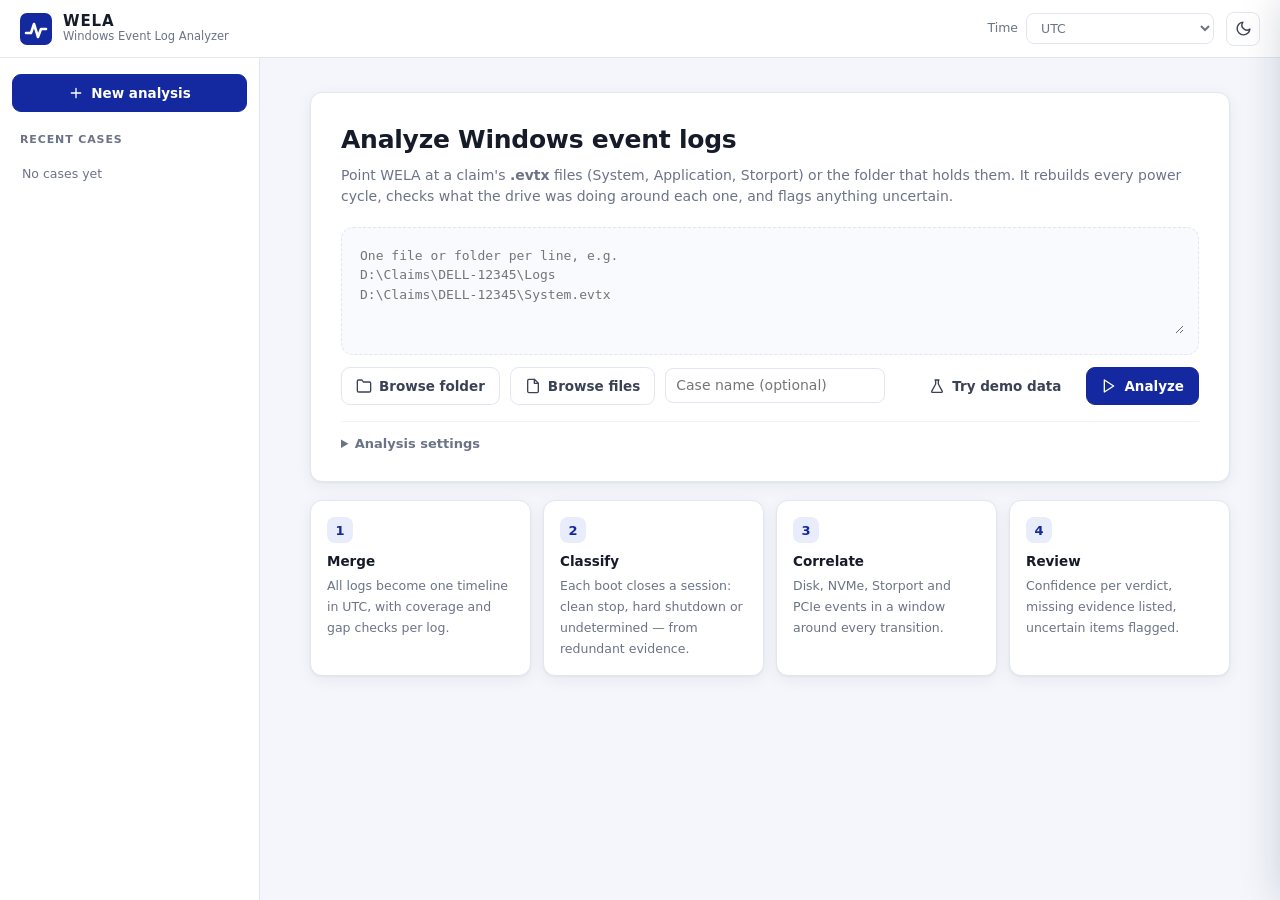
==== web/index.html @ 6d908b4e "Initial commit: WELA v0.1.0 WELA (Windows Event Log Analyzer) rebuilds power cycles from Windows eve" ====
<!doctype html>
<html lang="en">
<head>
<meta charset="utf-8">
<meta name="viewport" content="width=device-width, initial-scale=1">
<title>WELA</title>
<link rel="icon" href="data:image/svg+xml,%3Csvg xmlns='http://www.w3.org/2000/svg' viewBox='0 0 32 32'%3E%3Crect width='32' height='32' rx='7' fill='%231428a0'/%3E%3Cpath d='M6 20h5l3-9 4 13 3-8h5' fill='none' stroke='white' stroke-width='2.6' stroke-linecap='round' stroke-linejoin='round'/%3E%3C/svg%3E">
<link rel="stylesheet" href="app.css">
</head>
<body>
<header class="topbar">
  <div class="brand" id="brandHome" title="New analysis">
    <svg viewBox="0 0 32 32" class="logo" aria-hidden="true"><rect width="32" height="32" rx="7"/><path d="M6 20h5l3-9 4 13 3-8h5"/></svg>
    <div><div class="brand-name">WELA</div><div class="brand-sub">Windows Event Log Analyzer</div></div>
  </div>
  <div class="top-actions">
    <label class="tz">Time
      <select id="tzSelect">
        <option value="0">UTC</option>
        <option value="330">IST (UTC+05:30)</option>
        <option value="local">This PC</option>
        <option value="-300">US Central (UTC-05:00)</option>
        <option value="-420">US Pacific (UTC-07:00)</option>
        <option value="60">CET (UTC+01:00)</option>
        <option value="480">China (UTC+08:00)</option>
        <option value="540">Korea (UTC+09:00)</option>
      </select>
    </label>
    <button class="icon-btn" id="themeBtn" title="Toggle dark mode" aria-label="Toggle dark mode">
      <svg viewBox="0 0 24 24"><path d="M21 12.8A9 9 0 1 1 11.2 3a7 7 0 0 0 9.8 9.8z"/></svg>
    </button>
  </div>
</header>

<div class="layout">
  <aside class="sidebar">
    <button class="btn primary block" id="newBtn">
      <svg viewBox="0 0 24 24"><path d="M12 5v14M5 12h14"/></svg> New analysis
    </button>
    <div class="side-title">Recent cases</div>
    <div id="caseList" class="case-list"><div class="muted small pad">No cases yet</div></div>
  </aside>

  <main id="main"></main>
</div>

<div id="drawerBack" class="drawer-back"></div>
<aside id="drawer" class="drawer" aria-hidden="true"></aside>
<div id="tooltip" class="tooltip"></div>
<div id="toast" class="toast"></div>

<script src="app.js"></script>
</body>
</html>
---- web/app.css ----
:root{
  --bg:#f4f6fb; --panel:#ffffff; --panel-2:#f9fafd; --ink:#161b29; --ink-2:#3a4256; --muted:#6b7387;
  --line:#e2e6ef; --line-2:#eef1f6; --accent:#1428a0; --accent-2:#2f47c9; --accent-soft:#e8ecfb;
  --ok:#14805a; --ok-soft:#e3f4ec; --warn:#b06d12; --warn-soft:#fcf1de; --bad:#c23a2e; --bad-soft:#fbe7e4;
  --purple:#6a4bc4; --purple-soft:#eee9fb; --grey:#77808f; --grey-soft:#eef0f3;
  --shadow:0 1px 2px rgba(20,30,60,.05),0 4px 16px rgba(20,30,60,.06);
  --radius:12px; --mono:ui-monospace,SFMono-Regular,Consolas,"Cascadia Mono",monospace;
}
:root[data-theme="dark"]{
  --bg:#0f1320; --panel:#171c2b; --panel-2:#1c2233; --ink:#e8ebf4; --ink-2:#c3c8d6; --muted:#8e96aa;
  --line:#2a3145; --line-2:#222839; --accent:#7f94ff; --accent-2:#9aabff; --accent-soft:#232c4f;
  --ok:#3fbf8a; --ok-soft:#173329; --warn:#e0a13e; --warn-soft:#3a2d16; --bad:#f0705f; --bad-soft:#3d1f1c;
  --purple:#a68cf5; --purple-soft:#2b2446; --grey:#9aa2b4; --grey-soft:#262c3b;
  --shadow:0 1px 2px rgba(0,0,0,.3),0 6px 20px rgba(0,0,0,.25);
}
*{box-sizing:border-box}
html,body{margin:0;height:100%}
body{font:14px/1.5 "Segoe UI",system-ui,-apple-system,"Helvetica Neue",Arial,sans-serif;color:var(--ink);background:var(--bg);-webkit-font-smoothing:antialiased}
button,input,select,textarea{font:inherit;color:inherit}
svg{fill:none;stroke:currentColor;stroke-width:2;stroke-linecap:round;stroke-linejoin:round}
.muted{color:var(--muted)} .small{font-size:12.5px} .pad{padding:8px 10px} .mono{font-family:var(--mono);font-size:12.5px}

/* ---------- top bar ---------- */
.topbar{height:58px;display:flex;align-items:center;justify-content:space-between;padding:0 20px;background:var(--panel);border-bottom:1px solid var(--line);position:sticky;top:0;z-index:20}
.brand{display:flex;gap:11px;align-items:center;cursor:pointer;user-select:none}
.logo{width:32px;height:32px}.logo rect{fill:var(--accent);stroke:none}.logo path{stroke:#fff;stroke-width:2.6}
.brand-name{font-weight:700;letter-spacing:.06em;font-size:15px;line-height:1.1}
.brand-sub{font-size:11.5px;color:var(--muted);line-height:1.2}
.top-actions{display:flex;gap:12px;align-items:center}
.tz{display:flex;gap:8px;align-items:center;color:var(--muted);font-size:12.5px}
select,input[type=number],input[type=text],input[type=search],textarea{background:var(--panel);border:1px solid var(--line);border-radius:8px;padding:6px 10px;outline:none;transition:border-color .15s,box-shadow .15s}
select:focus,input:focus,textarea:focus{border-color:var(--accent);box-shadow:0 0 0 3px var(--accent-soft)}
.icon-btn{width:34px;height:34px;border-radius:8px;border:1px solid var(--line);background:var(--panel);display:grid;place-items:center;cursor:pointer;color:var(--ink-2)}
.icon-btn svg{width:17px;height:17px}
.icon-btn:hover{border-color:var(--accent);color:var(--accent)}

/* ---------- layout ---------- */
.layout{display:grid;grid-template-columns:260px 1fr;min-height:calc(100vh - 58px)}
.sidebar{border-right:1px solid var(--line);background:var(--panel);padding:16px 12px;position:sticky;top:58px;height:calc(100vh - 58px);overflow:auto}
.side-title{font-size:11px;text-transform:uppercase;letter-spacing:.08em;color:var(--muted);font-weight:600;margin:20px 8px 8px}
.case-list{display:flex;flex-direction:column;gap:2px}
.case-item{padding:9px 10px;border-radius:9px;cursor:pointer;border:1px solid transparent}
.case-item:hover{background:var(--panel-2)}
.case-item.active{background:var(--accent-soft);border-color:transparent}
.case-item .t{font-weight:600;font-size:13.5px;white-space:nowrap;overflow:hidden;text-overflow:ellipsis}
.case-item .m{font-size:11.5px;color:var(--muted);display:flex;gap:8px;margin-top:2px}
.dotc{display:inline-flex;align-items:center;gap:4px}.dotc i{width:7px;height:7px;border-radius:50%;display:inline-block}
main{padding:24px 28px 60px;min-width:0}

/* ---------- buttons ---------- */
.btn{display:inline-flex;align-items:center;justify-content:center;gap:7px;border:1px solid var(--line);background:var(--panel);border-radius:9px;padding:8px 14px;font-weight:600;font-size:13.5px;cursor:pointer;color:var(--ink-2);transition:all .15s;white-space:nowrap}
.btn svg{width:16px;height:16px}
.btn:hover{border-color:var(--accent);color:var(--accent)}
.btn.primary{background:var(--accent);border-color:var(--accent);color:#fff}
.btn.primary:hover{background:var(--accent-2);border-color:var(--accent-2);color:#fff}
:root[data-theme="dark"] .btn.primary{color:#0f1320}
.btn.ghost{background:transparent;border-color:transparent}
.btn.ghost:hover{background:var(--panel-2)}
.btn.danger:hover{border-color:var(--bad);color:var(--bad)}
.btn.block{width:100%}
.btn[disabled]{opacity:.55;cursor:progress}

/* ---------- cards ---------- */
.card{background:var(--panel);border:1px solid var(--line);border-radius:var(--radius);box-shadow:var(--shadow)}
.card-h{display:flex;justify-content:space-between;align-items:center;padding:14px 18px;border-bottom:1px solid var(--line-2)}
.card-h h3{margin:0;font-size:14.5px}
.card-b{padding:16px 18px}
.grid{display:grid;gap:16px}
.g2{grid-template-columns:1fr 1fr}.g3{grid-template-columns:repeat(3,1fr)}
h1{font-size:22px;margin:0;letter-spacing:-.01em}
h2{font-size:17px;margin:0}

/* ---------- home ---------- */
.home{max-width:920px;margin:10px auto}
.hero{padding:28px 30px}
.hero h1{font-size:25px}
.hero p{color:var(--muted);margin:6px 0 20px}
.dropzone{border:1.5px dashed var(--line);border-radius:12px;padding:14px;background:var(--panel-2)}
.dropzone textarea{width:100%;min-height:92px;resize:vertical;border:none;background:transparent;font-family:var(--mono);font-size:13px;padding:4px;box-shadow:none}
.row{display:flex;gap:10px;align-items:center;flex-wrap:wrap}
.spacer{flex:1}
details.adv{margin-top:16px;border-top:1px solid var(--line-2);padding-top:12px}
details.adv summary{cursor:pointer;color:var(--muted);font-weight:600;font-size:13px}
.settings{display:grid;grid-template-columns:repeat(auto-fit,minmax(200px,1fr));gap:12px;margin-top:12px}
.settings label{display:flex;flex-direction:column;gap:4px;font-size:12.5px;color:var(--muted)}
.steps{display:grid;grid-template-columns:repeat(4,1fr);gap:12px;margin-top:18px}
.step{padding:16px}
.step .n{width:26px;height:26px;border-radius:8px;background:var(--accent-soft);color:var(--accent);display:grid;place-items:center;font-weight:700;font-size:13px;margin-bottom:8px}
.step b{display:block;font-size:13.5px;margin-bottom:3px}
.step span{color:var(--muted);font-size:12.5px}
.err{background:var(--bad-soft);color:var(--bad);border-radius:9px;padding:10px 12px;margin-top:12px;font-size:13px;display:none}

/* ---------- case header + tabs ---------- */
.case-head{display:flex;justify-content:space-between;align-items:flex-start;gap:16px;margin-bottom:16px}
.meta{display:flex;gap:14px;flex-wrap:wrap;color:var(--muted);font-size:12.5px;margin-top:5px}
.meta span{display:inline-flex;gap:5px;align-items:center}
.meta svg{width:14px;height:14px}
.tabs{display:flex;gap:2px;border-bottom:1px solid var(--line);margin-bottom:18px;overflow-x:auto}
.tab{padding:9px 14px;border:none;background:none;cursor:pointer;color:var(--muted);font-weight:600;font-size:13.5px;border-bottom:2px solid transparent;margin-bottom:-1px;white-space:nowrap;display:flex;gap:6px;align-items:center}
.tab:hover{color:var(--ink)}
.tab.active{color:var(--accent);border-bottom-color:var(--accent)}
.badge{background:var(--grey-soft);color:var(--ink-2);border-radius:999px;font-size:11px;padding:0 7px;font-weight:700;line-height:18px}
.badge.warn{background:var(--warn-soft);color:var(--warn)}
.menu{position:relative}
.menu-pop{position:absolute;right:0;top:calc(100% + 6px);background:var(--panel);border:1px solid var(--line);border-radius:10px;box-shadow:var(--shadow);padding:6px;min-width:190px;display:none;z-index:30}
.menu.open .menu-pop{display:block}
.menu-pop a{display:flex;gap:9px;align-items:center;padding:8px 10px;border-radius:7px;color:var(--ink-2);text-decoration:none;font-size:13px}
.menu-pop a:hover{background:var(--panel-2);color:var(--accent)}
.menu-pop small{color:var(--muted);margin-left:auto}

/* ---------- tiles ---------- */
.tiles{display:grid;grid-template-columns:repeat(6,1fr);gap:12px;margin-bottom:16px}
.tile{padding:14px 16px;cursor:pointer;position:relative;overflow:hidden;transition:transform .12s,border-color .12s}
.tile:hover{border-color:var(--c);transform:translateY(-1px)}
.tile::before{content:"";position:absolute;left:0;top:0;bottom:0;width:4px;background:var(--c)}
.tile .v{font-size:28px;font-weight:700;line-height:1.1;letter-spacing:-.02em}
.tile .l{font-size:12.5px;color:var(--muted);margin-top:2px}
.tile .s{font-size:11.5px;color:var(--muted);margin-top:6px;min-height:16px}

/* ---------- chips ---------- */
.chip{display:inline-flex;align-items:center;gap:5px;padding:2px 9px;border-radius:999px;font-size:11.5px;font-weight:700;white-space:nowrap;line-height:18px}
.chip.shutdown,.chip.healthy{background:var(--ok-soft);color:var(--ok)}
.chip.restart{background:var(--accent-soft);color:var(--accent)}
.chip.hard,.chip.reset,.chip.error,.chip.missing{background:var(--bad-soft);color:var(--bad)}
.chip.sleep{background:var(--purple-soft);color:var(--purple)}
.chip.unknown,.chip.nodata{background:var(--grey-soft);color:var(--grey)}
.chip.slow,.chip.warning,.chip.review{background:var(--warn-soft);color:var(--warn)}
.chip i{width:6px;height:6px;border-radius:50%;background:currentColor;display:inline-block}
.fchip{border:1px solid var(--line);background:var(--panel);border-radius:999px;padding:5px 12px;font-size:12.5px;font-weight:600;cursor:pointer;color:var(--ink-2);display:inline-flex;gap:6px;align-items:center}
.fchip.on{background:var(--accent);border-color:var(--accent);color:#fff}
:root[data-theme="dark"] .fchip.on{color:#0f1320}
.fchip .badge{background:rgba(127,127,127,.18);color:inherit}

/* ---------- tables ---------- */
.tbl-wrap{overflow:auto}
table.t{width:100%;border-collapse:separate;border-spacing:0;font-size:13px}
table.t th{position:sticky;top:0;background:var(--panel-2);text-align:left;font-weight:600;font-size:12px;color:var(--muted);padding:9px 12px;border-bottom:1px solid var(--line);white-space:nowrap;z-index:1}
table.t td{padding:9px 12px;border-bottom:1px solid var(--line-2);vertical-align:middle}
table.t tr.click{cursor:pointer}
table.t tr.click:hover td{background:var(--panel-2)}
table.t tr.sel td{background:var(--accent-soft)}
.conf{display:flex;align-items:center;gap:8px;min-width:96px}
.conf .bar{flex:1;height:6px;border-radius:9px;background:var(--line-2);overflow:hidden;max-width:64px}
.conf .bar b{display:block;height:100%;border-radius:9px}
.conf span{font-variant-numeric:tabular-nums;font-size:12px;color:var(--ink-2);width:32px}
.flagdot{display:inline-flex;align-items:center;gap:4px;color:var(--warn);font-size:12px;font-weight:600}
.flagdot svg{width:14px;height:14px}
.empty{padding:40px 20px;text-align:center;color:var(--muted)}

/* ---------- overview parts ---------- */
.hbar{display:grid;grid-template-columns:200px 1fr 34px;gap:10px;align-items:center;margin:8px 0;font-size:13px}
.hbar .track{height:10px;background:var(--line-2);border-radius:9px;overflow:hidden}
.hbar .track b{display:block;height:100%;border-radius:9px}
.hbar .n{text-align:right;font-variant-numeric:tabular-nums;font-weight:600}
.cov{display:grid;grid-template-columns:190px 1fr;gap:12px;align-items:center;margin:10px 0;font-size:12.5px}
.cov .track{position:relative;height:14px;background:var(--line-2);border-radius:6px}
.cov .track b{position:absolute;top:0;bottom:0;border-radius:6px;background:var(--accent);opacity:.85}
.cov .track b.storport{background:var(--purple)}.cov .track b.application{background:var(--ok)}
.cov .axis{display:flex;justify-content:space-between;color:var(--muted);font-size:11px;grid-column:2}
.list-row{display:flex;gap:10px;align-items:center;padding:9px 0;border-bottom:1px solid var(--line-2);cursor:pointer}
.list-row:last-child{border-bottom:none}
.list-row:hover .lt{color:var(--accent)}
.lt{font-weight:600;font-size:13px}
.qitem{display:flex;gap:10px;padding:10px 0;border-bottom:1px solid var(--line-2);font-size:13px}
.qitem:last-child{border-bottom:none}
.qitem svg{width:17px;height:17px;flex:none;margin-top:1px}
.qitem.warn svg{color:var(--warn)}.qitem.ok svg{color:var(--ok)}.qitem.info svg{color:var(--accent)}

/* ---------- timeline ---------- */
.tl-tools{display:flex;gap:8px;align-items:center;flex-wrap:wrap}
.tl-wrap{position:relative;user-select:none}
#tlsvg{width:100%;display:block;cursor:grab;stroke:none;stroke-width:1;font-family:inherit}
#tlsvg.drag{cursor:grabbing}
.legend{display:flex;gap:16px;flex-wrap:wrap;font-size:12px;color:var(--muted);margin-top:10px}
.legend span{display:inline-flex;gap:6px;align-items:center}
.legend i{width:10px;height:10px;border-radius:3px;display:inline-block}

/* ---------- drawer ---------- */
.drawer-back{position:fixed;inset:0;background:rgba(10,15,30,.28);opacity:0;pointer-events:none;transition:opacity .2s;z-index:40}
.drawer-back.open{opacity:1;pointer-events:auto}
.drawer{position:fixed;top:0;right:0;height:100vh;width:min(620px,96vw);background:var(--panel);border-left:1px solid var(--line);box-shadow:-10px 0 40px rgba(10,20,50,.18);transform:translateX(102%);transition:transform .22s ease;z-index:41;display:flex;flex-direction:column}
.drawer.open{transform:none}
.dr-h{padding:18px 22px;border-bottom:1px solid var(--line);display:flex;gap:12px;align-items:flex-start}
.dr-h h2{font-size:18px;margin:6px 0 2px}
.dr-b{padding:18px 22px;overflow:auto;flex:1}
.sec{margin-bottom:22px}
.sec h4{font-size:11.5px;text-transform:uppercase;letter-spacing:.08em;color:var(--muted);margin:0 0 10px}
.kv{display:grid;grid-template-columns:130px 1fr;gap:6px 12px;font-size:13px}
.kv dt{color:var(--muted)}.kv dd{margin:0}
.evi{display:flex;gap:10px;padding:8px 10px;border:1px solid var(--line-2);border-radius:9px;margin-bottom:6px;align-items:flex-start;background:var(--panel-2)}
.evi .id{font-family:var(--mono);font-weight:700;font-size:12px;background:var(--panel);border:1px solid var(--line);border-radius:6px;padding:1px 6px;min-width:44px;text-align:center}
.evi .x{flex:1;min-width:0}
.evi .x b{font-size:13px;font-weight:600}
.evi .x div{font-size:12px;color:var(--muted);word-break:break-word}
.evi.miss{background:transparent;border-style:dashed;opacity:.85}
.evi.miss .id{color:var(--muted)}
.flagbox{display:flex;gap:8px;padding:9px 11px;border-radius:9px;margin-bottom:6px;font-size:13px}
.flagbox.warn{background:var(--warn-soft);color:var(--warn)}
.flagbox.info{background:var(--accent-soft);color:var(--accent)}
.flagbox svg{width:16px;height:16px;flex:none;margin-top:2px}
.bigconf{display:flex;align-items:center;gap:12px}
.bigconf .bar{flex:1;height:8px;background:var(--line-2);border-radius:9px;overflow:hidden}
.bigconf .bar b{display:block;height:100%}
.bigconf strong{font-size:20px;font-variant-numeric:tabular-nums}
.win{border:1px solid var(--line-2);border-radius:10px;padding:10px 12px;margin-bottom:8px}
.win-h{display:flex;justify-content:space-between;align-items:center;font-size:12.5px;color:var(--muted);margin-bottom:4px}
.raw{font-family:var(--mono);font-size:11.5px}
.raw tr.hl td{background:var(--warn-soft)}
.raw td{padding:5px 8px!important}
pre.data{margin:6px 0 0;white-space:pre-wrap;word-break:break-all;background:var(--panel-2);border-radius:8px;padding:8px;font-size:11.5px}

/* ---------- misc ---------- */
.tooltip{position:fixed;pointer-events:none;background:var(--ink);color:var(--bg);padding:7px 10px;border-radius:8px;font-size:12px;max-width:300px;opacity:0;transition:opacity .1s;z-index:60;line-height:1.4}
.tooltip b{display:block}
.toast{position:fixed;bottom:22px;left:50%;transform:translateX(-50%) translateY(20px);background:var(--ink);color:var(--bg);padding:10px 16px;border-radius:10px;font-size:13px;opacity:0;transition:all .2s;z-index:70;pointer-events:none}
.toast.show{opacity:1;transform:translateX(-50%)}
.loading{display:flex;gap:14px;align-items:center;padding:30px;justify-content:center;color:var(--muted)}
.spin{width:20px;height:20px;border:2.5px solid var(--line);border-top-color:var(--accent);border-radius:50%;animation:spin .8s linear infinite}
@keyframes spin{to{transform:rotate(360deg)}}
.smart-res{display:grid;grid-template-columns:1fr 1fr;gap:14px;margin-top:16px}
.smart-box{border:1px solid var(--line);border-radius:10px;padding:14px}
.smart-box .big{font-size:24px;font-weight:700}
.note{font-size:12.5px;color:var(--muted);background:var(--panel-2);border-radius:9px;padding:10px 12px;line-height:1.55}

@media (max-width:1200px){.tiles{grid-template-columns:repeat(3,1fr)}.steps{grid-template-columns:1fr 1fr}}
@media (max-width:900px){.layout{grid-template-columns:1fr}.sidebar{position:static;height:auto;border-right:none;border-bottom:1px solid var(--line)}.g2,.g3,.smart-res{grid-template-columns:1fr}main{padding:18px 16px}.hbar{grid-template-columns:130px 1fr 30px}}
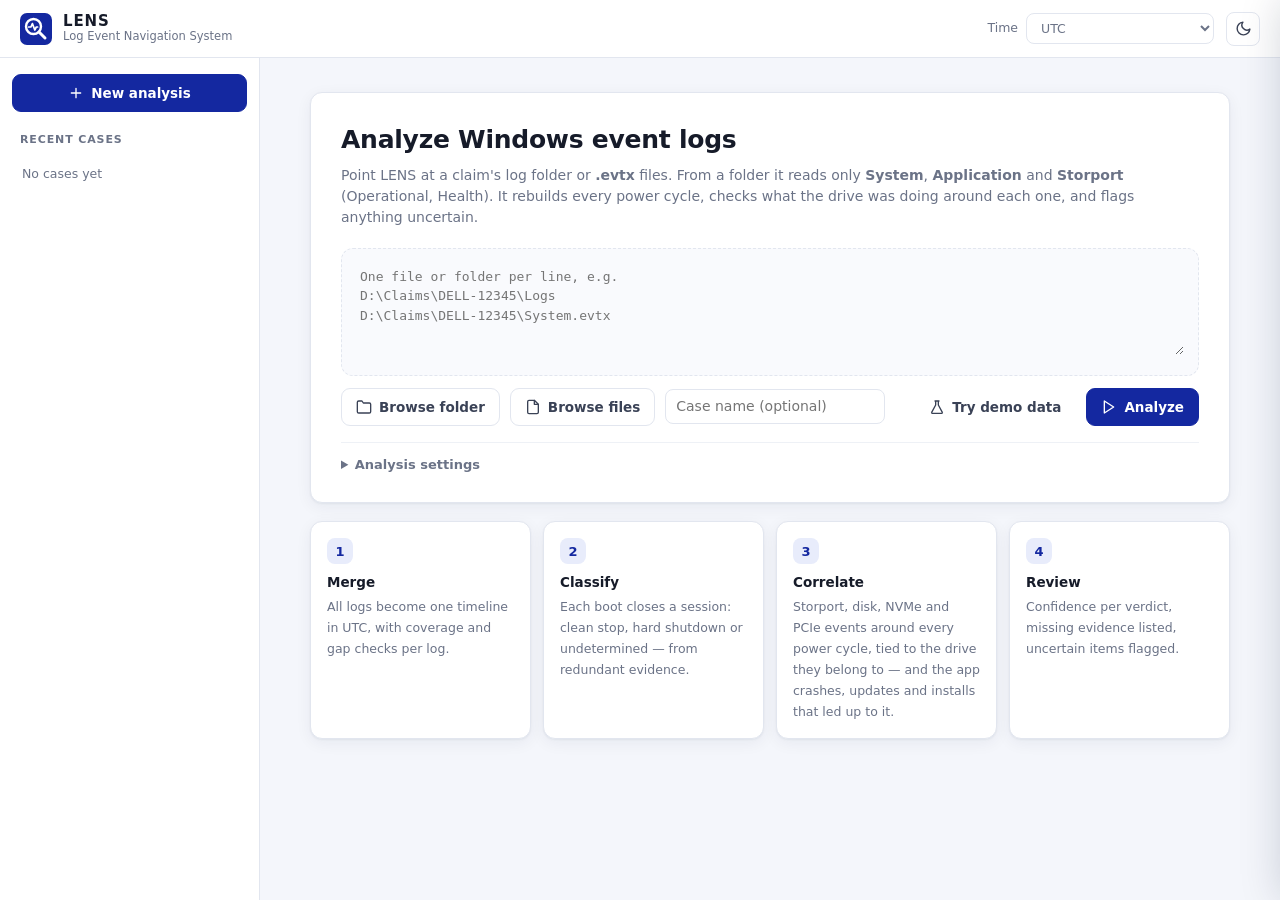
==== commit 80400649: "Rename the app to LENS - Log Event Navigation System - with a new logo The name, the logo (a lens ov" ====
--- a/web/index.html
+++ b/web/index.html
@@ -3,15 +3,15 @@
 <head>
 <meta charset="utf-8">
 <meta name="viewport" content="width=device-width, initial-scale=1">
-<title>WELA</title>
-<link rel="icon" href="data:image/svg+xml,%3Csvg xmlns='http://www.w3.org/2000/svg' viewBox='0 0 32 32'%3E%3Crect width='32' height='32' rx='7' fill='%231428a0'/%3E%3Cpath d='M6 20h5l3-9 4 13 3-8h5' fill='none' stroke='white' stroke-width='2.6' stroke-linecap='round' stroke-linejoin='round'/%3E%3C/svg%3E">
+<title>LENS</title>
+<link rel="icon" href="data:image/svg+xml,%3Csvg xmlns='http://www.w3.org/2000/svg' viewBox='0 0 32 32'%3E%3Crect width='32' height='32' rx='7' fill='%231428a0'/%3E%3Ccircle cx='13.5' cy='13.5' r='7.5' fill='none' stroke='white' stroke-width='2.4'/%3E%3Cpath d='M19 19l6 6' stroke='white' stroke-width='3' stroke-linecap='round'/%3E%3Cpath d='M8.6 14h2.3l1.5-3.4 2.4 6.4 1.5-3h1.3' fill='none' stroke='white' stroke-width='1.7' stroke-linecap='round' stroke-linejoin='round'/%3E%3C/svg%3E">
 <link rel="stylesheet" href="app.css">
 </head>
 <body>
 <header class="topbar">
   <div class="brand" id="brandHome" title="New analysis">
-    <svg viewBox="0 0 32 32" class="logo" aria-hidden="true"><rect width="32" height="32" rx="7"/><path d="M6 20h5l3-9 4 13 3-8h5"/></svg>
-    <div><div class="brand-name">WELA</div><div class="brand-sub">Windows Event Log Analyzer</div></div>
+    <svg viewBox="0 0 32 32" class="logo" aria-hidden="true"><rect width="32" height="32" rx="7"/><circle cx="13.5" cy="13.5" r="7.5"/><path class="h" d="M19 19l6 6"/><path class="p" d="M8.6 14h2.3l1.5-3.4 2.4 6.4 1.5-3h1.3"/></svg>
+    <div><div class="brand-name">LENS</div><div class="brand-sub">Log Event Navigation System</div></div>
   </div>
   <div class="top-actions">
     <label class="tz">Time
--- a/web/app.css
+++ b/web/app.css
@@ -3,6 +3,7 @@
   --line:#e2e6ef; --line-2:#eef1f6; --accent:#1428a0; --accent-2:#2f47c9; --accent-soft:#e8ecfb;
   --ok:#14805a; --ok-soft:#e3f4ec; --warn:#b06d12; --warn-soft:#fcf1de; --bad:#c23a2e; --bad-soft:#fbe7e4;
   --purple:#6a4bc4; --purple-soft:#eee9fb; --grey:#77808f; --grey-soft:#eef0f3;
+  --sam:#0a7f8f; --sam-soft:#dcf2f5;
   --shadow:0 1px 2px rgba(20,30,60,.05),0 4px 16px rgba(20,30,60,.06);
   --radius:12px; --mono:ui-monospace,SFMono-Regular,Consolas,"Cascadia Mono",monospace;
 }
@@ -11,6 +12,7 @@
   --line:#2a3145; --line-2:#222839; --accent:#7f94ff; --accent-2:#9aabff; --accent-soft:#232c4f;
   --ok:#3fbf8a; --ok-soft:#173329; --warn:#e0a13e; --warn-soft:#3a2d16; --bad:#f0705f; --bad-soft:#3d1f1c;
   --purple:#a68cf5; --purple-soft:#2b2446; --grey:#9aa2b4; --grey-soft:#262c3b;
+  --sam:#45c9da; --sam-soft:#143a41;
   --shadow:0 1px 2px rgba(0,0,0,.3),0 6px 20px rgba(0,0,0,.25);
 }
 *{box-sizing:border-box}
@@ -23,13 +25,16 @@
 /* ---------- top bar ---------- */
 .topbar{height:58px;display:flex;align-items:center;justify-content:space-between;padding:0 20px;background:var(--panel);border-bottom:1px solid var(--line);position:sticky;top:0;z-index:20}
 .brand{display:flex;gap:11px;align-items:center;cursor:pointer;user-select:none}
-.logo{width:32px;height:32px}.logo rect{fill:var(--accent);stroke:none}.logo path{stroke:#fff;stroke-width:2.6}
+/* the mark: a lens over a log-event pulse */
+.logo{width:32px;height:32px}.logo rect{fill:var(--accent);stroke:none}
+.logo circle,.logo path{stroke:#fff;fill:none}.logo circle{stroke-width:2.4}.logo .h{stroke-width:3}.logo .p{stroke-width:1.7}
 .brand-name{font-weight:700;letter-spacing:.06em;font-size:15px;line-height:1.1}
 .brand-sub{font-size:11.5px;color:var(--muted);line-height:1.2}
 .top-actions{display:flex;gap:12px;align-items:center}
 .tz{display:flex;gap:8px;align-items:center;color:var(--muted);font-size:12.5px}
 select,input[type=number],input[type=text],input[type=search],textarea{background:var(--panel);border:1px solid var(--line);border-radius:8px;padding:6px 10px;outline:none;transition:border-color .15s,box-shadow .15s}
 select:focus,input:focus,textarea:focus{border-color:var(--accent);box-shadow:0 0 0 3px var(--accent-soft)}
+input[type=search]{width:190px}
 .icon-btn{width:34px;height:34px;border-radius:8px;border:1px solid var(--line);background:var(--panel);display:grid;place-items:center;cursor:pointer;color:var(--ink-2)}
 .icon-btn svg{width:17px;height:17px}
 .icon-btn:hover{border-color:var(--accent);color:var(--accent)}
@@ -95,7 +100,8 @@
 .meta{display:flex;gap:14px;flex-wrap:wrap;color:var(--muted);font-size:12.5px;margin-top:5px}
 .meta span{display:inline-flex;gap:5px;align-items:center}
 .meta svg{width:14px;height:14px}
-.tabs{display:flex;gap:2px;border-bottom:1px solid var(--line);margin-bottom:18px;overflow-x:auto}
+/* wraps rather than scrolls: the tabs sit 1px over the line, which Windows showed as a tiny scroll bar */
+.tabs{display:flex;flex-wrap:wrap;gap:2px;border-bottom:1px solid var(--line);margin-bottom:18px}
 .tab{padding:9px 14px;border:none;background:none;cursor:pointer;color:var(--muted);font-weight:600;font-size:13.5px;border-bottom:2px solid transparent;margin-bottom:-1px;white-space:nowrap;display:flex;gap:6px;align-items:center}
 .tab:hover{color:var(--ink)}
 .tab.active{color:var(--accent);border-bottom-color:var(--accent)}
@@ -120,16 +126,32 @@
 /* ---------- chips ---------- */
 .chip{display:inline-flex;align-items:center;gap:5px;padding:2px 9px;border-radius:999px;font-size:11.5px;font-weight:700;white-space:nowrap;line-height:18px}
 .chip.shutdown,.chip.healthy{background:var(--ok-soft);color:var(--ok)}
-.chip.restart{background:var(--accent-soft);color:var(--accent)}
+.chip.restart,.chip.noevidence{background:var(--accent-soft);color:var(--accent)}
 .chip.hard,.chip.reset,.chip.error,.chip.missing{background:var(--bad-soft);color:var(--bad)}
 .chip.sleep{background:var(--purple-soft);color:var(--purple)}
 .chip.unknown,.chip.nodata{background:var(--grey-soft);color:var(--grey)}
 .chip.slow,.chip.warning,.chip.review{background:var(--warn-soft);color:var(--warn)}
 .chip i{width:6px;height:6px;border-radius:50%;background:currentColor;display:inline-block}
+.chip.info{background:var(--grey-soft);color:var(--grey)}
+.chip.other{background:var(--grey-soft);color:var(--ink-2)}
+/* the highlighted vendor's drive (Samsung): solid = named / mapped, outlined = probably (only drive seen) */
+.chip.sam{background:var(--sam);color:#fff}
+.chip.samp{background:var(--sam-soft);color:var(--sam);box-shadow:inset 0 0 0 1px var(--sam)}
+:root[data-theme="dark"] .chip.sam{color:#0f1320}
+/* software trigger: confirmed / likely solid, possibly soft */
+.chip.sw{background:var(--accent);color:#fff}
+.chip.swp{background:var(--accent-soft);color:var(--accent)}
+:root[data-theme="dark"] .chip.sw{color:#0f1320}
+.chips{display:inline-flex;gap:4px;align-items:center;flex-wrap:wrap}
 .fchip{border:1px solid var(--line);background:var(--panel);border-radius:999px;padding:5px 12px;font-size:12.5px;font-weight:600;cursor:pointer;color:var(--ink-2);display:inline-flex;gap:6px;align-items:center}
 .fchip.on{background:var(--accent);border-color:var(--accent);color:#fff}
 :root[data-theme="dark"] .fchip.on{color:#0f1320}
 .fchip .badge{background:rgba(127,127,127,.18);color:inherit}
+.menu-pop a{cursor:pointer}
+.menu-pop a.on{color:var(--accent);font-weight:600}
+#cyMore .menu-pop{left:0;right:auto;min-width:230px}
+.exp-names{display:flex;gap:8px;align-items:center;padding:8px 10px 4px;margin-top:4px;border-top:1px solid var(--line-2);font-size:12.5px;color:var(--ink-2);cursor:pointer;white-space:nowrap}
+td.tmore{text-align:center;color:var(--muted);font-size:12px;padding:10px 12px;cursor:pointer;border-bottom:none}
 
 /* ---------- tables ---------- */
 .tbl-wrap{overflow:auto}
@@ -139,6 +161,9 @@
 table.t tr.click{cursor:pointer}
 table.t tr.click:hover td{background:var(--panel-2)}
 table.t tr.sel td{background:var(--accent-soft)}
+table.t tr.sam td{background:var(--sam-soft)}
+table.t tr.sam td:first-child,table.t tr.samrow td:first-child{box-shadow:inset 3px 0 0 var(--sam)}
+table.t tr.sam.click:hover td{background:var(--sam-soft);filter:brightness(.97)}
 .conf{display:flex;align-items:center;gap:8px;min-width:96px}
 .conf .bar{flex:1;height:6px;border-radius:9px;background:var(--line-2);overflow:hidden;max-width:64px}
 .conf .bar b{display:block;height:100%;border-radius:9px}
@@ -146,12 +171,16 @@
 .flagdot{display:inline-flex;align-items:center;gap:4px;color:var(--warn);font-size:12px;font-weight:600}
 .flagdot svg{width:14px;height:14px}
 .empty{padding:40px 20px;text-align:center;color:var(--muted)}
+td.near{font-size:12px;color:var(--muted);white-space:nowrap}
+a.cyc{color:var(--accent);font-weight:600;cursor:pointer;text-decoration:none}
+a.cyc:hover{text-decoration:underline}
 
 /* ---------- overview parts ---------- */
 .hbar{display:grid;grid-template-columns:200px 1fr 34px;gap:10px;align-items:center;margin:8px 0;font-size:13px}
 .hbar .track{height:10px;background:var(--line-2);border-radius:9px;overflow:hidden}
 .hbar .track b{display:block;height:100%;border-radius:9px}
 .hbar .n{text-align:right;font-variant-numeric:tabular-nums;font-weight:600}
+.hbar.trig{cursor:pointer}.hbar.trig:hover>span:first-child{color:var(--accent)}
 .cov{display:grid;grid-template-columns:190px 1fr;gap:12px;align-items:center;margin:10px 0;font-size:12.5px}
 .cov .track{position:relative;height:14px;background:var(--line-2);border-radius:6px}
 .cov .track b{position:absolute;top:0;bottom:0;border-radius:6px;background:var(--accent);opacity:.85}
@@ -165,12 +194,57 @@
 .qitem:last-child{border-bottom:none}
 .qitem svg{width:17px;height:17px;flex:none;margin-top:1px}
 .qitem.warn svg{color:var(--warn)}.qitem.ok svg{color:var(--ok)}.qitem.info svg{color:var(--accent)}
+.span2{grid-column:1/-1}
+.dstats{display:grid;grid-template-columns:repeat(6,1fr);gap:10px;margin-bottom:6px}
+.dstat.hl{border-color:var(--sam);background:var(--sam-soft)}.dstat.hl b{color:var(--sam)}
+.disk.sam{border-color:var(--sam);box-shadow:0 0 0 1px var(--sam),var(--shadow)}
+.disk .kv dd{word-break:break-all}
+.dsum{display:flex;gap:8px;flex-wrap:wrap;align-items:center;margin-bottom:12px;font-size:12.5px}
+.dstat{border:1px solid var(--line-2);border-radius:10px;padding:10px 12px}
+.dstat[data-f]{cursor:pointer}.dstat[data-f]:hover{border-color:var(--accent)}
+.dstat b{display:block;font-size:22px;line-height:1.15;font-variant-numeric:tabular-nums}
+.dstat span{font-size:12px;color:var(--muted)}
+.dstat.likely b,.dstat.effect b{color:var(--bad)}.dstat.possible b{color:var(--warn)}
+.dstat.no_evidence b{color:var(--accent)}.dstat.unknown b{color:var(--grey)}
 
 /* ---------- timeline ---------- */
 .tl-tools{display:flex;gap:8px;align-items:center;flex-wrap:wrap}
 .tl-wrap{position:relative;user-select:none}
 #tlsvg{width:100%;display:block;cursor:grab;stroke:none;stroke-width:1;font-family:inherit}
 #tlsvg.drag{cursor:grabbing}
+/* the line: drag it (or click the timeline) to read the logs at that moment below */
+.tl-cur{position:absolute;top:22px;bottom:4px;width:0;border-left:2px solid var(--ink);pointer-events:none;z-index:2}
+.tl-cur .grab{position:absolute;top:0;bottom:0;left:-8px;width:14px;cursor:ew-resize;pointer-events:auto}
+.tl-cur .lbl{position:absolute;top:-21px;left:-1px;transform:translateX(-50%);background:var(--ink);color:var(--bg);font-size:11px;font-weight:600;line-height:18px;padding:0 7px;border-radius:6px;white-space:nowrap;cursor:ew-resize;pointer-events:auto;font-variant-numeric:tabular-nums}
+.tl-cur.on .lbl,.tl-cur .lbl:hover{box-shadow:0 0 0 3px var(--accent-soft)}
+.tl-band{position:absolute;top:22px;bottom:4px;background:var(--ink);opacity:.07;pointer-events:none}
+.lc-grid{display:grid;grid-template-columns:repeat(auto-fit,minmax(280px,1fr));gap:12px}
+.lc{border:1px solid var(--line);border-radius:10px;overflow:hidden;min-width:0}
+.lc-h{display:flex;justify-content:space-between;align-items:baseline;gap:8px;padding:7px 11px;background:var(--panel-2);border-bottom:1px solid var(--line-2);font-size:13px}
+.lc-b{position:relative;height:var(--lch,300px);overflow-y:auto;font-size:12px}
+.lr{display:grid;grid-template-columns:84px minmax(0,1fr);gap:8px;padding:4px 10px 4px 8px;border-left:3px solid transparent;border-top:1px solid var(--line-2);cursor:pointer}
+.lr:first-child{border-top:none}
+.lr:hover{background:var(--panel-2)}
+.lr.error,.lr.reset,.lr.missing{border-left-color:var(--bad)}
+.lr.warning,.lr.slow{border-left-color:var(--warn)}
+.lr.at{background:var(--accent-soft)}
+.lo{display:flex;flex-direction:column;line-height:1.35;font-variant-numeric:tabular-nums}
+.lo span{color:var(--muted);font-size:11px}
+.lx{min-width:0;line-height:1.35}
+.lx>div{white-space:nowrap;overflow:hidden;text-overflow:ellipsis}
+.lx .lt{color:var(--muted);font-size:11.5px}
+.ltag{margin-left:6px;font-size:10.5px;color:var(--muted);border:1px solid var(--line);border-radius:5px;padding:0 4px}
+.lnow{display:flex;align-items:center;gap:6px;height:18px;padding:0 8px 0 4px}
+.lnow::before{content:"";flex:1;height:2px;background:var(--ink)}
+.lnow span{background:var(--ink);color:var(--bg);font-size:10.5px;font-weight:600;line-height:16px;padding:0 6px;border-radius:5px;font-variant-numeric:tabular-nums}
+.lc-bar{display:flex;align-items:center;gap:8px;margin:14px 0 10px;flex-wrap:wrap}
+.lc-bar h3{margin:0;font-size:14.5px}
+.tl-leg .menu-pop.legend{display:none;top:100%;flex-direction:column;gap:6px;margin:0;padding:10px 12px;min-width:250px}
+.tl-leg:hover .menu-pop.legend,.tl-leg:focus-within .menu-pop.legend{display:flex}
+.lempty{padding:14px 12px;color:var(--muted);font-size:12.5px;display:flex;flex-direction:column;gap:6px}
+.ljump{color:var(--accent);cursor:pointer;font-weight:600}
+.lmore{padding:5px 10px;color:var(--muted);font-size:11.5px;text-align:center;border-top:1px solid var(--line-2)}
+pre.lpre{margin:0 10px 8px;max-height:220px;overflow:auto}
 .legend{display:flex;gap:16px;flex-wrap:wrap;font-size:12px;color:var(--muted);margin-top:10px}
 .legend span{display:inline-flex;gap:6px;align-items:center}
 .legend i{width:10px;height:10px;border-radius:3px;display:inline-block}
@@ -182,6 +256,7 @@
 .drawer.open{transform:none}
 .dr-h{padding:18px 22px;border-bottom:1px solid var(--line);display:flex;gap:12px;align-items:flex-start}
 .dr-h h2{font-size:18px;margin:6px 0 2px}
+.dr-h .dr-q{width:150px;flex:none}
 .dr-b{padding:18px 22px;overflow:auto;flex:1}
 .sec{margin-bottom:22px}
 .sec h4{font-size:11.5px;text-transform:uppercase;letter-spacing:.08em;color:var(--muted);margin:0 0 10px}
@@ -203,7 +278,28 @@
 .bigconf .bar b{display:block;height:100%}
 .bigconf strong{font-size:20px;font-variant-numeric:tabular-nums}
 .win{border:1px solid var(--line-2);border-radius:10px;padding:10px 12px;margin-bottom:8px}
-.win-h{display:flex;justify-content:space-between;align-items:center;font-size:12.5px;color:var(--muted);margin-bottom:4px}
+.win-h{display:flex;justify-content:space-between;align-items:center;gap:8px;font-size:12.5px;color:var(--muted);margin-bottom:4px}
+.win-h b{color:var(--ink)}
+/* before lists open scrolled to the bottom (nearest the power-off), after lists at the top (nearest the boot) */
+.wev{max-height:280px;overflow-y:auto;padding-right:6px}
+.wmore{display:block;width:100%;margin:4px 0;padding:5px;border:1px dashed var(--line);border-radius:7px;background:none;color:var(--accent);font-size:12px;font-weight:600;cursor:pointer}
+.wmore:hover{border-color:var(--accent)}
+.wend{padding:4px 0}
+.wnote{margin-top:4px}
+.wrow{display:grid;grid-template-columns:66px 40px 1fr auto;gap:8px;align-items:start;padding:5px 0;border-top:1px solid var(--line-2);font-size:12.5px;cursor:pointer}
+.wev>.wrow:first-child{border-top:none}
+.wrow:hover .wx>div:first-child{color:var(--accent)}
+.wrow.info{opacity:.68}
+.wrow.sam{background:var(--sam-soft);box-shadow:inset 3px 0 0 var(--sam);border-radius:4px;padding-left:4px;margin-left:-4px}
+.wrow .chips{justify-content:flex-end}
+.wrow .off{color:var(--muted);text-align:right}
+.wf{color:var(--muted);font-size:11px;word-break:break-all;margin-top:1px}
+.wd{color:var(--muted);font-size:11.5px;margin-top:2px}
+.wrow.sam .wd{color:var(--sam);font-weight:600}
+.assess{border:1px solid var(--line-2);border-radius:10px;padding:10px 12px;margin-bottom:10px;background:var(--panel-2)}
+.a-row{display:flex;justify-content:space-between;align-items:center;gap:10px;font-size:13px;font-weight:600;padding:3px 0}
+.reasons{margin:8px 0 0;padding-left:18px;font-size:12.5px;color:var(--ink-2)}
+.reasons li{margin:3px 0}
 .raw{font-family:var(--mono);font-size:11.5px}
 .raw tr.hl td{background:var(--warn-soft)}
 .raw td{padding:5px 8px!important}
@@ -217,10 +313,7 @@
 .loading{display:flex;gap:14px;align-items:center;padding:30px;justify-content:center;color:var(--muted)}
 .spin{width:20px;height:20px;border:2.5px solid var(--line);border-top-color:var(--accent);border-radius:50%;animation:spin .8s linear infinite}
 @keyframes spin{to{transform:rotate(360deg)}}
-.smart-res{display:grid;grid-template-columns:1fr 1fr;gap:14px;margin-top:16px}
-.smart-box{border:1px solid var(--line);border-radius:10px;padding:14px}
-.smart-box .big{font-size:24px;font-weight:700}
 .note{font-size:12.5px;color:var(--muted);background:var(--panel-2);border-radius:9px;padding:10px 12px;line-height:1.55}
 
-@media (max-width:1200px){.tiles{grid-template-columns:repeat(3,1fr)}.steps{grid-template-columns:1fr 1fr}}
-@media (max-width:900px){.layout{grid-template-columns:1fr}.sidebar{position:static;height:auto;border-right:none;border-bottom:1px solid var(--line)}.g2,.g3,.smart-res{grid-template-columns:1fr}main{padding:18px 16px}.hbar{grid-template-columns:130px 1fr 30px}}
+@media (max-width:1200px){.tiles{grid-template-columns:repeat(3,1fr)}.steps{grid-template-columns:1fr 1fr}.dstats{grid-template-columns:repeat(3,1fr)}}
+@media (max-width:900px){.layout{grid-template-columns:1fr}.sidebar{position:static;height:auto;border-right:none;border-bottom:1px solid var(--line)}.g2,.g3{grid-template-columns:1fr}main{padding:18px 16px}.hbar{grid-template-columns:130px 1fr 30px}.dstats{grid-template-columns:1fr 1fr}}
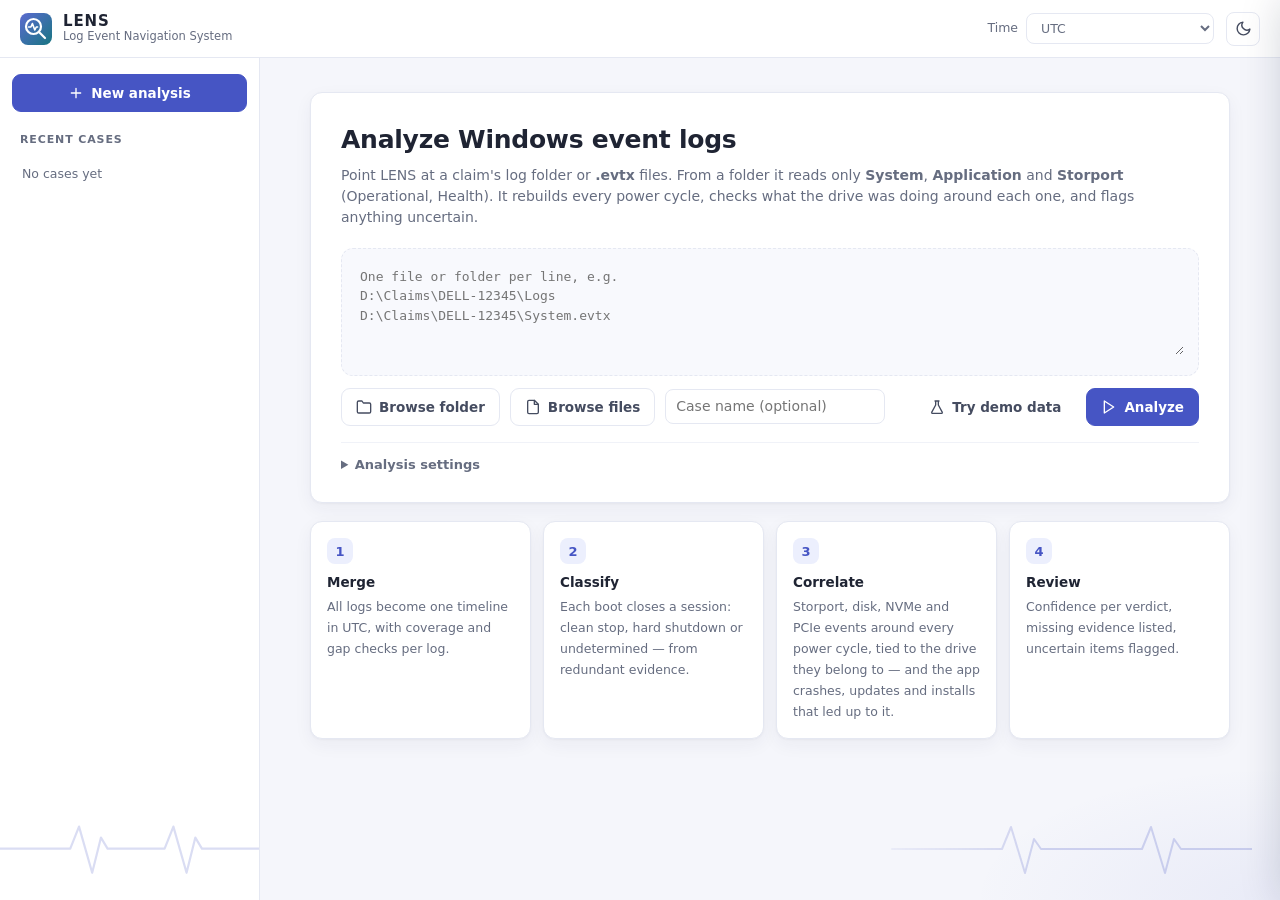
==== commit f41c41ac: "Cleaner Power cycles and Overview; a Soft indigo look with a new icon Power cycles: 6 columns instea" ====
--- a/web/index.html
+++ b/web/index.html
@@ -4,13 +4,13 @@
 <meta charset="utf-8">
 <meta name="viewport" content="width=device-width, initial-scale=1">
 <title>LENS</title>
-<link rel="icon" href="data:image/svg+xml,%3Csvg xmlns='http://www.w3.org/2000/svg' viewBox='0 0 32 32'%3E%3Crect width='32' height='32' rx='7' fill='%231428a0'/%3E%3Ccircle cx='13.5' cy='13.5' r='7.5' fill='none' stroke='white' stroke-width='2.4'/%3E%3Cpath d='M19 19l6 6' stroke='white' stroke-width='3' stroke-linecap='round'/%3E%3Cpath d='M8.6 14h2.3l1.5-3.4 2.4 6.4 1.5-3h1.3' fill='none' stroke='white' stroke-width='1.7' stroke-linecap='round' stroke-linejoin='round'/%3E%3C/svg%3E">
+<link rel="icon" href="data:image/svg+xml,%3Csvg xmlns='http://www.w3.org/2000/svg' viewBox='0 0 32 32'%3E%3Cdefs%3E%3ClinearGradient id='g' x1='0' y1='0' x2='1' y2='1'%3E%3Cstop offset='0' stop-color='%235c6ad0'/%3E%3Cstop offset='1' stop-color='%23187682'/%3E%3C/linearGradient%3E%3C/defs%3E%3Crect width='32' height='32' rx='8' fill='url(%23g)'/%3E%3Cg fill='none' stroke='white' stroke-width='2.2' stroke-linecap='round' stroke-linejoin='round'%3E%3Ccircle cx='13.5' cy='13.5' r='7.5'/%3E%3Cpath d='M19 19l6 6'/%3E%3Cpath d='M8.6 14h2.3l1.5-3.4 2.4 6.4 1.5-3h1.3' stroke-width='1.6'/%3E%3C/g%3E%3C/svg%3E">
 <link rel="stylesheet" href="app.css">
 </head>
 <body>
 <header class="topbar">
   <div class="brand" id="brandHome" title="New analysis">
-    <svg viewBox="0 0 32 32" class="logo" aria-hidden="true"><rect width="32" height="32" rx="7"/><circle cx="13.5" cy="13.5" r="7.5"/><path class="h" d="M19 19l6 6"/><path class="p" d="M8.6 14h2.3l1.5-3.4 2.4 6.4 1.5-3h1.3"/></svg>
+    <svg viewBox="0 0 32 32" class="logo" aria-hidden="true"><defs><linearGradient id="logoTile" x1="0" y1="0" x2="1" y2="1"><stop offset="0" stop-color="#5c6ad0"/><stop offset="1" stop-color="#187682"/></linearGradient></defs><rect width="32" height="32" rx="8" fill="url(#logoTile)"/><circle cx="13.5" cy="13.5" r="7.5"/><path class="h" d="M19 19l6 6"/><path class="p" d="M8.6 14h2.3l1.5-3.4 2.4 6.4 1.5-3h1.3"/></svg>
     <div><div class="brand-name">LENS</div><div class="brand-sub">Log Event Navigation System</div></div>
   </div>
   <div class="top-actions">
@@ -47,6 +47,7 @@
 <div id="drawerBack" class="drawer-back"></div>
 <aside id="drawer" class="drawer" aria-hidden="true"></aside>
 <div id="tooltip" class="tooltip"></div>
+<div id="refPop" class="refpop" role="dialog" aria-label="What this event ID means"></div>
 <div id="toast" class="toast"></div>
 
 <script src="app.js"></script>
--- a/web/app.css
+++ b/web/app.css
@@ -1,19 +1,25 @@
+/* "Soft indigo": the brand blue softened to periwinkle, pastel chips; every text colour passes WCAG AA on its background */
 :root{
-  --bg:#f4f6fb; --panel:#ffffff; --panel-2:#f9fafd; --ink:#161b29; --ink-2:#3a4256; --muted:#6b7387;
-  --line:#e2e6ef; --line-2:#eef1f6; --accent:#1428a0; --accent-2:#2f47c9; --accent-soft:#e8ecfb;
-  --ok:#14805a; --ok-soft:#e3f4ec; --warn:#b06d12; --warn-soft:#fcf1de; --bad:#c23a2e; --bad-soft:#fbe7e4;
-  --purple:#6a4bc4; --purple-soft:#eee9fb; --grey:#77808f; --grey-soft:#eef0f3;
-  --sam:#0a7f8f; --sam-soft:#dcf2f5;
-  --shadow:0 1px 2px rgba(20,30,60,.05),0 4px 16px rgba(20,30,60,.06);
+  --bg:#f5f6fb; --panel:#ffffff; --panel-2:#f8f9fd; --ink:#1f2433; --ink-2:#454c60; --muted:#666d80;
+  --line:#e5e8f2; --line-2:#f0f2f8; --accent:#4655c4; --accent-2:#5c6ad0; --accent-soft:#eceffd;
+  --ok:#277656; --ok-soft:#e7f5ee; --warn:#9a6418; --warn-soft:#fdf3e2; --bad:#b2453c; --bad-soft:#fcecea;
+  --purple:#6e56bd; --purple-soft:#f1edfc; --grey:#646b7d; --grey-soft:#f0f2f5;
+  --sam:#187682; --sam-soft:#e2f4f6;
+  --shadow:0 1px 2px rgba(40,45,70,.04),0 6px 18px rgba(40,45,70,.05);
   --radius:12px; --mono:ui-monospace,SFMono-Regular,Consolas,"Cascadia Mono",monospace;
+  /* the logo's pulse, very faint: right of a case's tabs (fading in from the left) and along the bottom of the sidebar */
+  --pulse:url("data:image/svg+xml,%3Csvg xmlns='http://www.w3.org/2000/svg' width='420' height='136' viewBox='0 0 420 136'%3E%3Cdefs%3E%3ClinearGradient id='f' x1='0' y1='0' x2='1' y2='0'%3E%3Cstop offset='0' stop-color='%23fff' stop-opacity='0'/%3E%3Cstop offset='.5' stop-color='%23fff'/%3E%3C/linearGradient%3E%3Cmask id='m'%3E%3Crect width='420' height='136' fill='url(%23f)'/%3E%3C/mask%3E%3C/defs%3E%3Cpath mask='url(%23m)' d='M60 100H170l9 -22 l14 46 l9 -34 l7 10H310l9 -22 l14 46 l9 -34 l7 10H420' fill='none' stroke='%234655c4' stroke-opacity='.22' stroke-width='2' stroke-linecap='round' stroke-linejoin='round'/%3E%3C/svg%3E");
+  --pulse-side:url("data:image/svg+xml,%3Csvg xmlns='http://www.w3.org/2000/svg' width='236' height='90' viewBox='0 0 236 90'%3E%3Cpath d='M0 56H64l8 -20 l12 42 l8 -32 l6 10H150l8 -20 l12 42 l8 -32 l6 10H236' fill='none' stroke='%234655c4' stroke-opacity='.2' stroke-width='2' stroke-linecap='round' stroke-linejoin='round'/%3E%3C/svg%3E"); --glow:rgba(70,85,196,.07);
 }
 :root[data-theme="dark"]{
-  --bg:#0f1320; --panel:#171c2b; --panel-2:#1c2233; --ink:#e8ebf4; --ink-2:#c3c8d6; --muted:#8e96aa;
-  --line:#2a3145; --line-2:#222839; --accent:#7f94ff; --accent-2:#9aabff; --accent-soft:#232c4f;
-  --ok:#3fbf8a; --ok-soft:#173329; --warn:#e0a13e; --warn-soft:#3a2d16; --bad:#f0705f; --bad-soft:#3d1f1c;
-  --purple:#a68cf5; --purple-soft:#2b2446; --grey:#9aa2b4; --grey-soft:#262c3b;
-  --sam:#45c9da; --sam-soft:#143a41;
+  --bg:#11141f; --panel:#181c2a; --panel-2:#1d2231; --ink:#e6e8f2; --ink-2:#c4c8d6; --muted:#9097ab;
+  --line:#2a3044; --line-2:#222738; --accent:#8b98f2; --accent-2:#a3adf6; --accent-soft:#262c4e;
+  --ok:#56bf94; --ok-soft:#18332a; --warn:#dfa64e; --warn-soft:#3a2e18; --bad:#ec7d70; --bad-soft:#3c2220;
+  --purple:#ab97f0; --purple-soft:#2b2647; --grey:#9ca3b5; --grey-soft:#262b3a;
+  --sam:#4fc3d2; --sam-soft:#163a40;
   --shadow:0 1px 2px rgba(0,0,0,.3),0 6px 20px rgba(0,0,0,.25);
+  --pulse:url("data:image/svg+xml,%3Csvg xmlns='http://www.w3.org/2000/svg' width='420' height='136' viewBox='0 0 420 136'%3E%3Cdefs%3E%3ClinearGradient id='f' x1='0' y1='0' x2='1' y2='0'%3E%3Cstop offset='0' stop-color='%23fff' stop-opacity='0'/%3E%3Cstop offset='.5' stop-color='%23fff'/%3E%3C/linearGradient%3E%3Cmask id='m'%3E%3Crect width='420' height='136' fill='url(%23f)'/%3E%3C/mask%3E%3C/defs%3E%3Cpath mask='url(%23m)' d='M60 100H170l9 -22 l14 46 l9 -34 l7 10H310l9 -22 l14 46 l9 -34 l7 10H420' fill='none' stroke='%238b98f2' stroke-opacity='.3' stroke-width='2' stroke-linecap='round' stroke-linejoin='round'/%3E%3C/svg%3E");
+  --pulse-side:url("data:image/svg+xml,%3Csvg xmlns='http://www.w3.org/2000/svg' width='236' height='90' viewBox='0 0 236 90'%3E%3Cpath d='M0 56H64l8 -20 l12 42 l8 -32 l6 10H150l8 -20 l12 42 l8 -32 l6 10H236' fill='none' stroke='%238b98f2' stroke-opacity='.26' stroke-width='2' stroke-linecap='round' stroke-linejoin='round'/%3E%3C/svg%3E"); --glow:rgba(139,152,242,.07);
 }
 *{box-sizing:border-box}
 html,body{margin:0;height:100%}
@@ -26,8 +32,8 @@
 .topbar{height:58px;display:flex;align-items:center;justify-content:space-between;padding:0 20px;background:var(--panel);border-bottom:1px solid var(--line);position:sticky;top:0;z-index:20}
 .brand{display:flex;gap:11px;align-items:center;cursor:pointer;user-select:none}
 /* the mark: a lens over a log-event pulse */
-.logo{width:32px;height:32px}.logo rect{fill:var(--accent);stroke:none}
-.logo circle,.logo path{stroke:#fff;fill:none}.logo circle{stroke-width:2.4}.logo .h{stroke-width:3}.logo .p{stroke-width:1.7}
+.logo{width:32px;height:32px}.logo rect{stroke:none}
+.logo circle,.logo path{stroke:#fff;fill:none;stroke-linecap:round;stroke-linejoin:round}.logo circle,.logo .h{stroke-width:2.2}.logo .p{stroke-width:1.6}
 .brand-name{font-weight:700;letter-spacing:.06em;font-size:15px;line-height:1.1}
 .brand-sub{font-size:11.5px;color:var(--muted);line-height:1.2}
 .top-actions{display:flex;gap:12px;align-items:center}
@@ -51,6 +57,11 @@
 .case-item .m{font-size:11.5px;color:var(--muted);display:flex;gap:8px;margin-top:2px}
 .dotc{display:inline-flex;align-items:center;gap:4px}.dotc i{width:7px;height:7px;border-radius:50%;display:inline-block}
 main{padding:24px 28px 60px;min-width:0}
+main.pulsebg{background:radial-gradient(440px 190px at 100% 0%,var(--glow),transparent 70%)}
+@media (min-width:1400px){main.pulsebg{background:var(--pulse) no-repeat right 28px top 0 / 420px 136px,radial-gradient(440px 190px at 100% 0%,var(--glow),transparent 70%)}}
+/* the home screen's card fills that strip: there the pulse sits at the bottom right, level with the sidebar's */
+main.homebg{background:var(--pulse) no-repeat right 28px bottom 15px / 420px 136px,radial-gradient(440px 190px at 100% 100%,var(--glow),transparent 70%);padding-bottom:90px}
+.sidebar{background:var(--pulse-side) no-repeat left 0 bottom 14px / 100% auto,var(--panel)}
 
 /* ---------- buttons ---------- */
 .btn{display:inline-flex;align-items:center;justify-content:center;gap:7px;border:1px solid var(--line);background:var(--panel);border-radius:9px;padding:8px 14px;font-weight:600;font-size:13.5px;cursor:pointer;color:var(--ink-2);transition:all .15s;white-space:nowrap}
@@ -63,6 +74,7 @@
 .btn.ghost:hover{background:var(--panel-2)}
 .btn.danger:hover{border-color:var(--bad);color:var(--bad)}
 .btn.block{width:100%}
+.btn.on{background:var(--accent-soft);border-color:var(--accent);color:var(--accent)}
 .btn[disabled]{opacity:.55;cursor:progress}
 
 /* ---------- cards ---------- */
@@ -115,7 +127,7 @@
 .menu-pop small{color:var(--muted);margin-left:auto}
 
 /* ---------- tiles ---------- */
-.tiles{display:grid;grid-template-columns:repeat(6,1fr);gap:12px;margin-bottom:16px}
+.tiles{display:grid;grid-template-columns:repeat(5,1fr);gap:12px;margin-bottom:16px}
 .tile{padding:14px 16px;cursor:pointer;position:relative;overflow:hidden;transition:transform .12s,border-color .12s}
 .tile:hover{border-color:var(--c);transform:translateY(-1px)}
 .tile::before{content:"";position:absolute;left:0;top:0;bottom:0;width:4px;background:var(--c)}
@@ -162,6 +174,7 @@
 table.t tr.click:hover td{background:var(--panel-2)}
 table.t tr.sel td{background:var(--accent-soft)}
 table.t tr.sam td{background:var(--sam-soft)}
+table.t tr.info td{color:var(--muted)}
 table.t tr.sam td:first-child,table.t tr.samrow td:first-child{box-shadow:inset 3px 0 0 var(--sam)}
 table.t tr.sam.click:hover td{background:var(--sam-soft);filter:brightness(.97)}
 .conf{display:flex;align-items:center;gap:8px;min-width:96px}
@@ -170,6 +183,14 @@
 .conf span{font-variant-numeric:tabular-nums;font-size:12px;color:var(--ink-2);width:32px}
 .flagdot{display:inline-flex;align-items:center;gap:4px;color:var(--warn);font-size:12px;font-weight:600}
 .flagdot svg{width:14px;height:14px}
+/* Power cycles: one line a row; a long detail is cut short and shown whole in its tooltip */
+#cyc td{white-space:nowrap}
+#cyc td.what{width:46%;max-width:0}
+.cy-w{display:flex;align-items:center;gap:8px}
+.cy-w .chip{flex:none}
+.cy-w span:last-child{overflow:hidden;text-overflow:ellipsis;min-width:0}
+#cyc .chips{flex-wrap:nowrap}
+#cyc .flagdot{margin-left:6px;vertical-align:-2px}
 .empty{padding:40px 20px;text-align:center;color:var(--muted)}
 td.near{font-size:12px;color:var(--muted);white-space:nowrap}
 a.cyc{color:var(--accent);font-weight:600;cursor:pointer;text-decoration:none}
@@ -181,31 +202,30 @@
 .hbar .track b{display:block;height:100%;border-radius:9px}
 .hbar .n{text-align:right;font-variant-numeric:tabular-nums;font-weight:600}
 .hbar.trig{cursor:pointer}.hbar.trig:hover>span:first-child{color:var(--accent)}
-.cov{display:grid;grid-template-columns:190px 1fr;gap:12px;align-items:center;margin:10px 0;font-size:12.5px}
-.cov .track{position:relative;height:14px;background:var(--line-2);border-radius:6px}
+/* log coverage: one short bar per log, side by side; each spans the case's whole time range */
+.covs{display:grid;grid-template-columns:repeat(auto-fit,minmax(170px,1fr));gap:12px 28px}
+.cov{min-width:0;font-size:12.5px;cursor:pointer;border-radius:8px;padding:6px 8px;margin:-6px -8px}
+.cov:hover{background:var(--panel-2)}.cov.on{background:var(--accent-soft)}
+.cov-d{font-size:12.5px;color:var(--ink-2)}.cov-d:not(:empty){margin-top:14px}
+.cov-l{display:flex;justify-content:space-between;gap:8px;margin-bottom:6px}
+.cov-l span:first-child{overflow:hidden;text-overflow:ellipsis;white-space:nowrap}
+.cov .track{position:relative;height:10px;background:var(--line-2);border-radius:6px}
 .cov .track b{position:absolute;top:0;bottom:0;border-radius:6px;background:var(--accent);opacity:.85}
 .cov .track b.storport{background:var(--purple)}.cov .track b.application{background:var(--ok)}
-.cov .axis{display:flex;justify-content:space-between;color:var(--muted);font-size:11px;grid-column:2}
-.list-row{display:flex;gap:10px;align-items:center;padding:9px 0;border-bottom:1px solid var(--line-2);cursor:pointer}
-.list-row:last-child{border-bottom:none}
-.list-row:hover .lt{color:var(--accent)}
+/* a list that stops growing at about 7 rows and scrolls, with a thin scroll bar that stays visible */
+.scrl{max-height:204px;overflow-y:auto;padding-right:8px}
+.scrl::-webkit-scrollbar{width:6px}
+.scrl::-webkit-scrollbar-thumb{background:color-mix(in srgb,var(--muted) 45%,transparent);border-radius:6px}
+@supports not selector(::-webkit-scrollbar){.scrl{scrollbar-width:thin}}
 .lt{font-weight:600;font-size:13px}
 .qitem{display:flex;gap:10px;padding:10px 0;border-bottom:1px solid var(--line-2);font-size:13px}
 .qitem:last-child{border-bottom:none}
 .qitem svg{width:17px;height:17px;flex:none;margin-top:1px}
 .qitem.warn svg{color:var(--warn)}.qitem.ok svg{color:var(--ok)}.qitem.info svg{color:var(--accent)}
 .span2{grid-column:1/-1}
-.dstats{display:grid;grid-template-columns:repeat(6,1fr);gap:10px;margin-bottom:6px}
-.dstat.hl{border-color:var(--sam);background:var(--sam-soft)}.dstat.hl b{color:var(--sam)}
 .disk.sam{border-color:var(--sam);box-shadow:0 0 0 1px var(--sam),var(--shadow)}
 .disk .kv dd{word-break:break-all}
 .dsum{display:flex;gap:8px;flex-wrap:wrap;align-items:center;margin-bottom:12px;font-size:12.5px}
-.dstat{border:1px solid var(--line-2);border-radius:10px;padding:10px 12px}
-.dstat[data-f]{cursor:pointer}.dstat[data-f]:hover{border-color:var(--accent)}
-.dstat b{display:block;font-size:22px;line-height:1.15;font-variant-numeric:tabular-nums}
-.dstat span{font-size:12px;color:var(--muted)}
-.dstat.likely b,.dstat.effect b{color:var(--bad)}.dstat.possible b{color:var(--warn)}
-.dstat.no_evidence b{color:var(--accent)}.dstat.unknown b{color:var(--grey)}
 
 /* ---------- timeline ---------- */
 .tl-tools{display:flex;gap:8px;align-items:center;flex-wrap:wrap}
@@ -218,6 +238,7 @@
 .tl-cur .lbl{position:absolute;top:-21px;left:-1px;transform:translateX(-50%);background:var(--ink);color:var(--bg);font-size:11px;font-weight:600;line-height:18px;padding:0 7px;border-radius:6px;white-space:nowrap;cursor:ew-resize;pointer-events:auto;font-variant-numeric:tabular-nums}
 .tl-cur.on .lbl,.tl-cur .lbl:hover{box-shadow:0 0 0 3px var(--accent-soft)}
 .tl-band{position:absolute;top:22px;bottom:4px;background:var(--ink);opacity:.07;pointer-events:none}
+.tl-band.rng{background:var(--accent);opacity:.11}
 .lc-grid{display:grid;grid-template-columns:repeat(auto-fit,minmax(280px,1fr));gap:12px}
 .lc{border:1px solid var(--line);border-radius:10px;overflow:hidden;min-width:0}
 .lc-h{display:flex;justify-content:space-between;align-items:baseline;gap:8px;padding:7px 11px;background:var(--panel-2);border-bottom:1px solid var(--line-2);font-size:13px}
@@ -245,6 +266,11 @@
 .ljump{color:var(--accent);cursor:pointer;font-weight:600}
 .lmore{padding:5px 10px;color:var(--muted);font-size:11.5px;text-align:center;border-top:1px solid var(--line-2)}
 pre.lpre{margin:0 10px 8px;max-height:220px;overflow:auto}
+/* an opened event: its message as Event Viewer's General tab shows it, then its fields */
+.lmsg{margin:2px 10px 0;padding:6px 9px;border-left:3px solid var(--accent);background:var(--accent-soft);border-radius:0 7px 7px 0;font-size:12px;line-height:1.45;white-space:pre-wrap;word-break:break-word}
+.lmsg.none{border-left-color:var(--line);background:none;color:var(--muted);font-size:11.5px;padding:2px 9px}
+.lday{position:sticky;top:0;z-index:1;padding:3px 10px;background:var(--panel-2);border-top:1px solid var(--line-2);border-bottom:1px solid var(--line-2);font-size:11px;font-weight:600;color:var(--ink-2);font-variant-numeric:tabular-nums}
+.lshow{color:var(--accent);cursor:pointer;font-weight:600}
 .legend{display:flex;gap:16px;flex-wrap:wrap;font-size:12px;color:var(--muted);margin-top:10px}
 .legend span{display:inline-flex;gap:6px;align-items:center}
 .legend i{width:10px;height:10px;border-radius:3px;display:inline-block}
@@ -302,8 +328,38 @@
 .reasons li{margin:3px 0}
 .raw{font-family:var(--mono);font-size:11.5px}
 .raw tr.hl td{background:var(--warn-soft)}
+.raw .lmsg{margin:6px 0 0}
 .raw td{padding:5px 8px!important}
 pre.data{margin:6px 0 0;white-space:pre-wrap;word-break:break-all;background:var(--panel-2);border-radius:8px;padding:8px;font-size:11.5px}
+
+/* ---------- references: what each event ID means ---------- */
+/* an event ID anywhere: a click shows its meaning */
+.eid{cursor:pointer;text-decoration:underline dotted var(--muted);text-underline-offset:3px;text-decoration-thickness:1px}
+.eid:hover{color:var(--accent);text-decoration-color:var(--accent)}
+.refpop{position:fixed;z-index:55;display:none;background:var(--panel);border:1px solid var(--line);border-radius:11px;box-shadow:0 8px 30px rgba(10,20,50,.2);padding:12px 14px;font-size:12.5px;line-height:1.5}
+.refpop.open{display:block}
+.rp-h{display:flex;gap:8px;align-items:baseline;flex-wrap:wrap;margin-bottom:4px;font-size:13.5px}
+.rp-h b{font-size:13.5px}.rp-h span:nth-child(2){font-weight:600}
+.rtext{margin:0 0 8px;color:var(--ink)}
+.rline{display:grid;grid-template-columns:82px 1fr;gap:8px;margin:3px 0;color:var(--ink-2)}
+.rline b{font-size:11px;font-weight:600;color:var(--muted);text-transform:uppercase;letter-spacing:.04em;padding-top:2px}
+.rline em{font-style:normal;font-weight:600}.rline em.bad{color:var(--bad)}.rline em.warn{color:var(--warn)}
+.rline i{color:var(--muted);font-style:normal}
+.rjump,.rgo{color:var(--accent);cursor:pointer;font-weight:600;white-space:nowrap}
+.nw{white-space:nowrap}
+.rjump:hover,.rgo:hover{text-decoration:underline}
+.rgo{display:inline-block;margin-top:8px}
+.refpop .lmsg,tr.rdet .lmsg{margin:8px 0 0;max-height:140px;overflow:auto}
+table.t td.rm{width:64%;max-width:0}
+.rm>div{white-space:nowrap;overflow:hidden;text-overflow:ellipsis}
+table.t td.rp{white-space:nowrap;max-width:200px;overflow:hidden;text-overflow:ellipsis}
+table.t .rn{text-align:right;white-space:nowrap}
+table.t tr.rk td{color:var(--muted)}
+table.t tr.rk td.rm>div:first-child{color:var(--ink-2)}
+table.t tr.open td{background:var(--accent-soft)}
+table.t tr.rsep td{background:var(--panel-2);color:var(--muted);font-size:11.5px;font-weight:600;padding:6px 12px;letter-spacing:.02em}
+table.t tr.rdet td{background:var(--panel-2);padding:10px 16px 14px;font-size:12.5px;line-height:1.5}
+tr.rdet .rtext{max-width:880px}
 
 /* ---------- misc ---------- */
 .tooltip{position:fixed;pointer-events:none;background:var(--ink);color:var(--bg);padding:7px 10px;border-radius:8px;font-size:12px;max-width:300px;opacity:0;transition:opacity .1s;z-index:60;line-height:1.4}
@@ -315,5 +371,5 @@
 @keyframes spin{to{transform:rotate(360deg)}}
 .note{font-size:12.5px;color:var(--muted);background:var(--panel-2);border-radius:9px;padding:10px 12px;line-height:1.55}
 
-@media (max-width:1200px){.tiles{grid-template-columns:repeat(3,1fr)}.steps{grid-template-columns:1fr 1fr}.dstats{grid-template-columns:repeat(3,1fr)}}
-@media (max-width:900px){.layout{grid-template-columns:1fr}.sidebar{position:static;height:auto;border-right:none;border-bottom:1px solid var(--line)}.g2,.g3{grid-template-columns:1fr}main{padding:18px 16px}.hbar{grid-template-columns:130px 1fr 30px}.dstats{grid-template-columns:1fr 1fr}}
+@media (max-width:1200px){.steps{grid-template-columns:1fr 1fr}}
+@media (max-width:900px){.layout{grid-template-columns:1fr}.sidebar{position:static;height:auto;border-right:none;border-bottom:1px solid var(--line);background:var(--panel)}.g2,.g3{grid-template-columns:1fr}main{padding:18px 16px}main.pulsebg,main.homebg{background:none}.hbar{grid-template-columns:130px 1fr 30px}.tiles{grid-template-columns:repeat(3,1fr)}}
